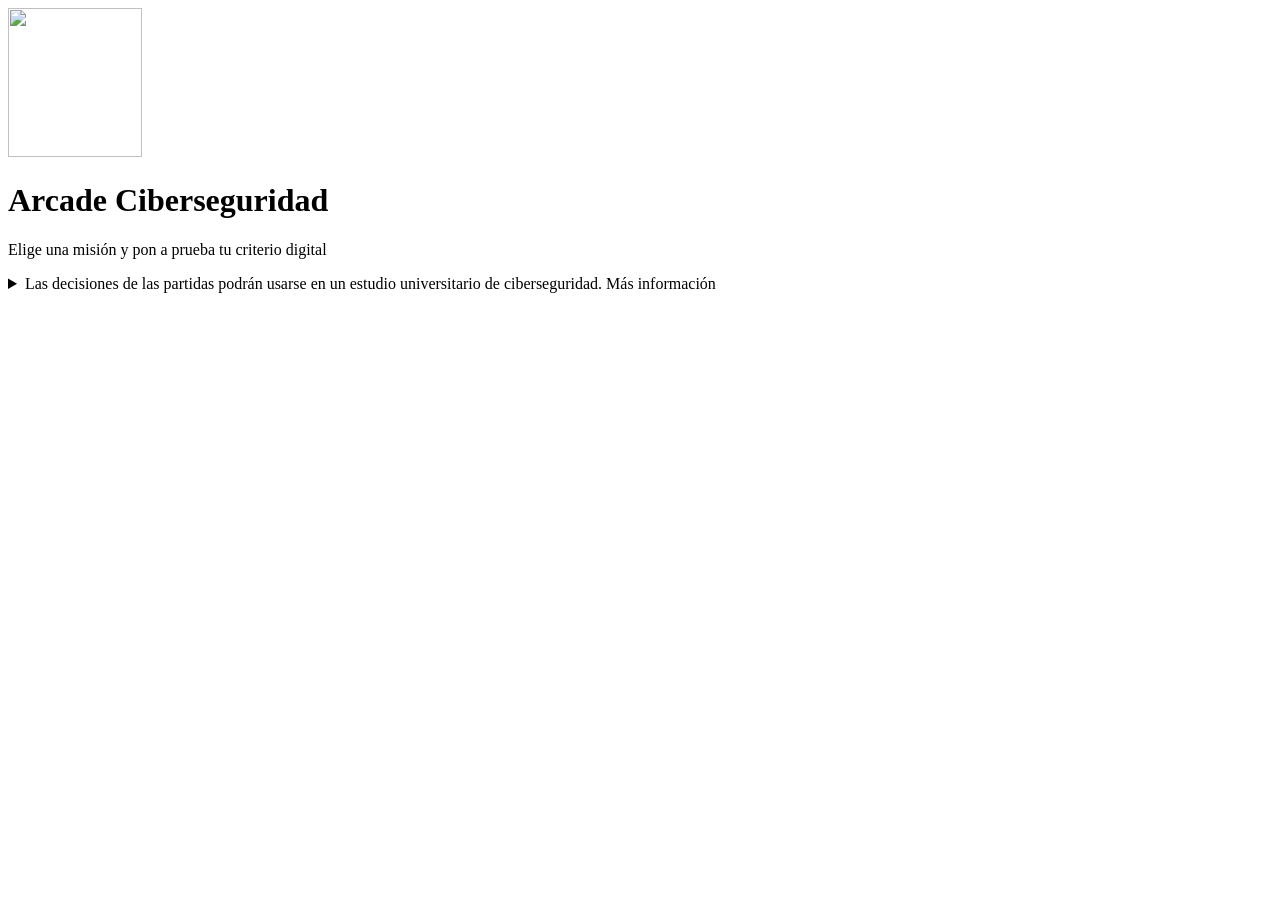
==== index.html @ b4f26acf "Add cybersecurity arcade portal" ====
<!doctype html>
<html lang="es">
<head>
<meta charset="utf-8">
<meta name="viewport" content="width=device-width, initial-scale=1">
<meta name="theme-color" content="#09162c">
<title>Arcade Ciberseguridad</title>
<link rel="stylesheet" href="./estilo.css">
<script defer src="./config.js"></script>
<script defer src="./portal.js"></script>
</head>
<body>
<header>
  <img class="escudo" src="./assets/escudo.webp" alt="" width="134" height="149">
  <h1>Arcade <span>Ciberseguridad</span></h1>
  <p>Elige una misión y pon a prueba tu criterio digital</p>
</header>
<main aria-label="Minijuegos" id="juegos"></main>
<footer>
  <details>
    <summary>Las decisiones de las partidas podrán usarse en un estudio universitario de ciberseguridad. <span>Más información</span></summary>
    <p id="estudio"></p>
  </details>
</footer>
</body>
</html>
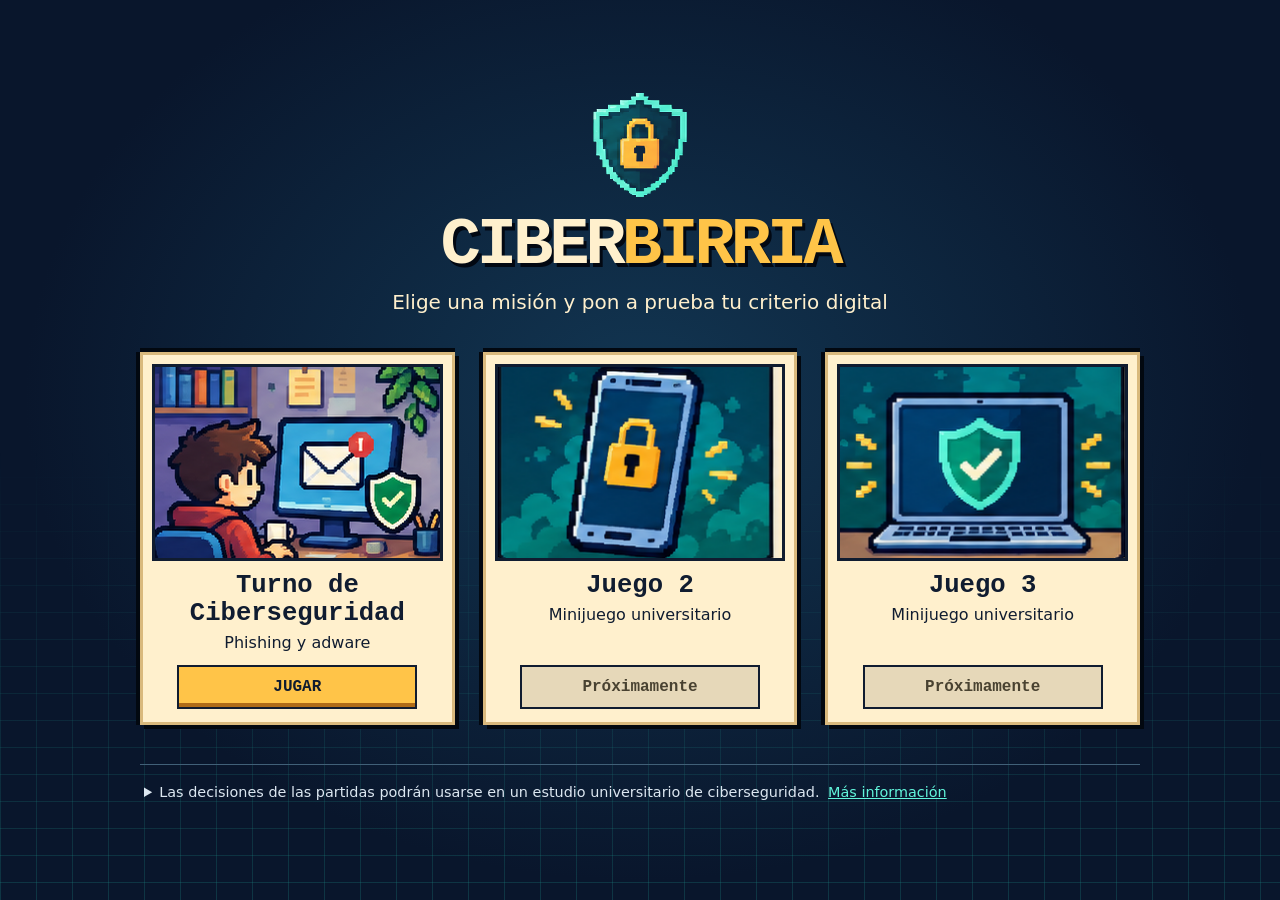
==== commit c919e593: "Actualiza el título del portal a CiberBirria" ====
--- a/index.html
+++ b/index.html
@@ -4,7 +4,7 @@
 <meta charset="utf-8">
 <meta name="viewport" content="width=device-width, initial-scale=1">
 <meta name="theme-color" content="#09162c">
-<title>Arcade Ciberseguridad</title>
+<title>CiberBirria</title>
 <link rel="stylesheet" href="./estilo.css">
 <script defer src="./config.js"></script>
 <script defer src="./portal.js"></script>
@@ -12,7 +12,7 @@
 <body>
 <header>
   <img class="escudo" src="./assets/escudo.webp" alt="" width="134" height="149">
-  <h1>Arcade <span>Ciberseguridad</span></h1>
+  <h1>Ciber<span>Birria</span></h1>
   <p>Elige una misión y pon a prueba tu criterio digital</p>
 </header>
 <main aria-label="Minijuegos" id="juegos"></main>
--- a/estilo.css
+++ b/estilo.css
@@ -0,0 +1,28 @@
+:root{color-scheme:dark;--fondo:#09162c;--tinta:#101c30;--crema:#fff0cd;--turquesa:#62f6dc;--oro:#ffc448;--pixel:"Courier New",monospace}
+*{box-sizing:border-box}
+body{margin:0;min-height:100svh;padding:clamp(1rem,4vw,3rem);display:flex;flex-direction:column;justify-content:center;gap:clamp(1rem,3vw,2.5rem);color:var(--crema);font-family:system-ui,sans-serif;background:radial-gradient(ellipse at 50% 44%,#123652 0%,transparent 68%),var(--fondo)}
+body::before{content:"";position:fixed;inset:50% 0 0;pointer-events:none;z-index:-1;background-image:linear-gradient(#20978e40 1px,transparent 1px),linear-gradient(90deg,#20978e40 1px,transparent 1px);background-size:36px 27px;mask-image:linear-gradient(transparent,#000)}
+header{text-align:center}
+.escudo{display:block;width:clamp(58px,9vw,94px);height:auto;margin:auto auto .6rem;image-rendering:pixelated;mix-blend-mode:lighten}
+h1,h2,.accion{font-family:var(--pixel);font-weight:900}
+h1{margin:0;font-size:clamp(1.35rem,5.5vw,4.2rem);letter-spacing:-.06em;text-transform:uppercase;text-shadow:3px 4px #020812}
+h1 span{color:var(--oro)}
+header p{margin:.45rem 0 0;font-size:clamp(1rem,2vw,1.25rem)}
+main{width:min(100%,1000px);margin-inline:auto;display:grid;grid-template-columns:repeat(3,minmax(0,1fr));gap:clamp(.75rem,2.4vw,1.75rem)}
+article{min-width:0;display:flex;flex-direction:column;background:var(--crema);color:var(--tinta);padding:9px;border:3px solid #d9b97d;box-shadow:4px 4px 0 #020810,-4px 0 0 #020810,0 -4px 0 #020810}
+article:focus-within{outline:3px solid var(--turquesa);outline-offset:4px}
+@media(hover:hover){article:has(a:hover){outline:3px solid var(--turquesa);outline-offset:4px}}
+article>img{width:100%;height:auto;aspect-ratio:1.48;display:block;object-fit:cover;border:3px solid var(--tinta)}
+.contenido{display:flex;flex:1;flex-direction:column;align-items:center;text-align:center;padding:.7rem .25rem .3rem;gap:.35rem}
+h2{margin:0;font-size:clamp(1rem,2.35vw,1.6rem);line-height:1.08}
+.contenido p{margin:0;font-size:1rem}
+.contenido .registro{font-size:.875rem;font-weight:700}
+.accion{display:grid;place-items:center;min-height:44px;width:min(100%,15rem);margin-top:auto;text-decoration:none;background:var(--oro);color:var(--tinta);border:2px solid var(--tinta);box-shadow:inset 0 -4px #af6b18;padding:.55rem .4rem;font-size:1rem}
+.contenido p:last-of-type{margin-bottom:.45rem}
+.accion:disabled{background:#e6d8b9;color:#494231;box-shadow:none}
+:focus-visible{outline:3px solid #168673;outline-offset:3px}
+footer{width:min(100%,1000px);margin-inline:auto;border-top:1px solid #416078;padding-top:.8rem;font-size:.9rem;color:#dce7f1}
+summary{cursor:pointer;padding:.25rem;line-height:1.5}
+summary span{color:var(--turquesa);text-decoration:underline;margin-inline-start:.25rem}
+footer p{white-space:pre-wrap;line-height:1.55;margin:.6rem .25rem 0}
+@media(max-width:680px){main{grid-template-columns:1fr;max-width:420px}article{display:grid;grid-template-columns:39% 1fr;align-items:stretch;gap:.55rem}article>img{height:100%;min-height:98px;aspect-ratio:auto}.contenido{padding:.25rem 0 .15rem}.contenido p{font-size:.9rem}header p{max-width:28ch;margin-inline:auto}}
